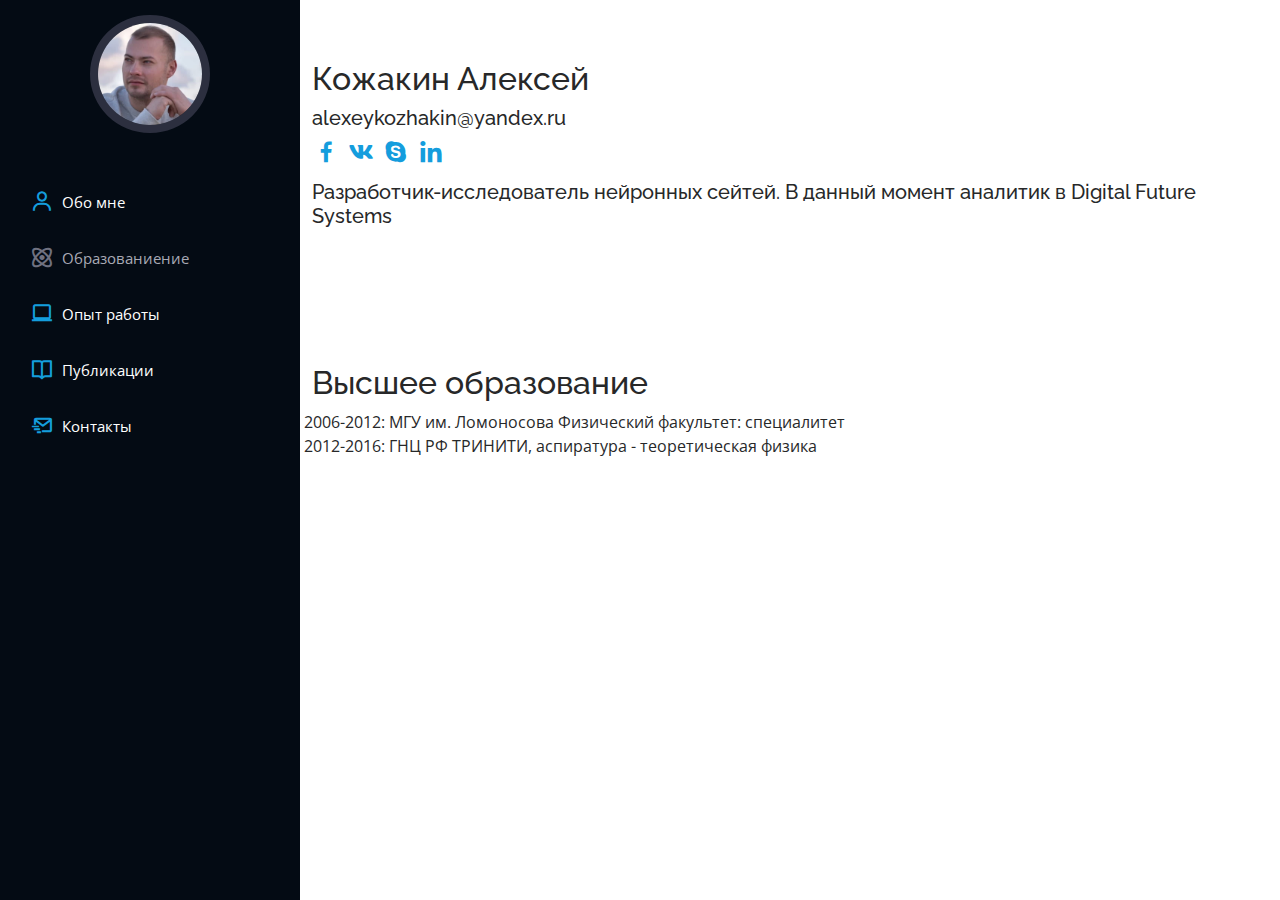
==== iPortfolio/iPortfolio/index.html @ 063d87bf "vesion 0.0 just working scetch" ====
<!DOCTYPE html>
<html lang="ru">

<head>
  <meta charset="utf-8">
  <meta content="width=device-width, initial-scale=1.0" name="viewport">

  <title>Кожакин Алексей Николаевич</title>
  <meta content="" name="description">
  <meta content="" name="keywords">

  <!-- Favicons -->
  <link href="assets/img/favicon.png" rel="icon">
  <link href="assets/img/apple-touch-icon.png" rel="apple-touch-icon">

  <!-- Google Fonts -->
  <link href="https://fonts.googleapis.com/css?family=Open+Sans:300,300i,400,400i,600,600i,700,700i|Raleway:300,300i,400,400i,500,500i,600,600i,700,700i|Poppins:300,300i,400,400i,500,500i,600,600i,700,700i" rel="stylesheet">

  <!-- Vendor CSS Files -->
  <link href="assets/vendor/aos/aos.css" rel="stylesheet">
  <link href="assets/vendor/bootstrap/css/bootstrap.min.css" rel="stylesheet">
  <link href="assets/vendor/bootstrap-icons/bootstrap-icons.css" rel="stylesheet">
  <link href="assets/vendor/boxicons/css/boxicons.min.css" rel="stylesheet">
  <link href="assets/vendor/glightbox/css/glightbox.min.css" rel="stylesheet">
  <link href="assets/vendor/swiper/swiper-bundle.min.css" rel="stylesheet">

  <!-- Template Main CSS File -->
  <link href="assets/css/style.css" rel="stylesheet">

  <!-- =======================================================
  * Template Name: iPortfolio - v3.7.0
  * Template URL: https://bootstrapmade.com/iportfolio-bootstrap-portfolio-websites-template/
  * Author: BootstrapMade.com
  * License: https://bootstrapmade.com/license/
  ======================================================== -->
</head>

<body>

  <!-- ======= Mobile nav toggle button ======= -->
  <i class="bi bi-list mobile-nav-toggle d-xl-none"></i>

  <!-- ======= Header ======= -->
  <header id="header">
    <div class="d-flex flex-column">

      <div class="profile">
        <img src="assets/img/profile-img.jpg" alt="" class="img-fluid rounded-circle">
      </div>

      <nav id="navbar" class="nav-menu navbar">
        <ul>
          <li><a href="#about" class="nav-link scrollto"><i class="bx bx-user"></i> <span>Обо мне</span></a></li>
          <li><a href="#education" class="nav-link scrollto active"><i class="bx bx-atom"></i> <span>Образованиение</span></a></li>
          <li><a href="#hero" class="nav-link scrollto active"><i class="bx bx-laptop"></i> <span>Опыт работы</span></a></li>
          <li><a href="#hero" class="nav-link scrollto active"><i class="bx bx-book-open"></i> <span>Публикации</span></a></li>
          <li><a href="#hero" class="nav-link scrollto active"><i class="bx bx-mail-send"></i> <span>Контакты</span></a></li>


        </ul>
      </nav><!-- .nav-menu -->
    </div>
  </header><!-- End Header -->


  <main id="main">
    <!-- ======= About Section ======= -->
    <section id="about" class="about">
      <div class="container">
        <div class="title">
          <h2>Кожакин Алексей</h2>
          <h5>alexeykozhakin@yandex.ru</h5>
        </div>
          <div class="social-links">
            <h3>
          <a href="#" class="facebook"><i class="bx bxl-facebook"></i></a>
          <a href="#" class="instagram"><i class="bx bxl-vk"></i></a>
          <a href="#" class="google-plus"><i class="bx bxl-skype"></i></a>
          <a href="#" class="linkedin"><i class="bx bxl-linkedin"></i></a>
              </h3>
          </div>
                    <h5>Разработчик-исследователь нейронных сейтей. В данный момент аналитик в Digital Future Systems</h5>
      </div>
      <p></p>
    </section><!-- End About Section -->

    <!-- ======= Education ======= -->
    <section id="education" class="about">
      <div class="container">
        <div class="title">
          <h2>Высшее образование</h2>
        </div>
      </div>
      <p>&nbsp;2006-2012: МГУ им. Ломоносова Физический факультет: специалитет<br />
         &nbsp;2012-2016: ГНЦ РФ ТРИНИТИ, аспиратура - теоретическая физика</p>

    </section><!-- End Education Section -->

  </main><!-- End #main -->



  <a href="#" class="back-to-top d-flex align-items-center justify-content-center"><i class="bi bi-arrow-up-short"></i></a>

  <!-- Vendor JS Files -->
  <script src="assets/vendor/purecounter/purecounter.js"></script>
  <script src="assets/vendor/aos/aos.js"></script>
  <script src="assets/vendor/bootstrap/js/bootstrap.bundle.min.js"></script>
  <script src="assets/vendor/glightbox/js/glightbox.min.js"></script>
  <script src="assets/vendor/isotope-layout/isotope.pkgd.min.js"></script>
  <script src="assets/vendor/swiper/swiper-bundle.min.js"></script>
  <script src="assets/vendor/typed.js/typed.min.js"></script>
  <script src="assets/vendor/waypoints/noframework.waypoints.js"></script>
  <script src="assets/vendor/php-email-form/validate.js"></script>

  <!-- Template Main JS File -->
  <script src="assets/js/main.js"></script>

</body>

</html>
---- iPortfolio/iPortfolio/assets/css/style.css ----
/**
* Template Name: iPortfolio - v3.7.0
* Template URL: https://bootstrapmade.com/iportfolio-bootstrap-portfolio-websites-template/
* Author: BootstrapMade.com
* License: https://bootstrapmade.com/license/
*/

/*--------------------------------------------------------------
# General
--------------------------------------------------------------*/
body {
  font-family: "Open Sans", sans-serif;
  color: #272829;
}

a {
  color: #149ddd;
  text-decoration: none;
}

a:hover {
  color: #37b3ed;
  text-decoration: none;
}

h1, h2, h3, h4, h5, h6 {
  font-family: "Raleway", sans-serif;
}

/*--------------------------------------------------------------
# Back to top button
--------------------------------------------------------------*/
.back-to-top {
  position: fixed;
  visibility: hidden;
  opacity: 0;
  right: 15px;
  bottom: 15px;
  z-index: 996;
  background: #149ddd;
  width: 40px;
  height: 40px;
  border-radius: 50px;
  transition: all 0.4s;
}
.back-to-top i {
  font-size: 28px;
  color: #fff;
  line-height: 0;
}
.back-to-top:hover {
  background: #2eafec;
  color: #fff;
}
.back-to-top.active {
  visibility: visible;
  opacity: 1;
}

/*--------------------------------------------------------------
# Header
--------------------------------------------------------------*/
#header {
  position: fixed;
  top: 0;
  left: 0;
  bottom: 0;
  width: 300px;
  transition: all ease-in-out 0.5s;
  z-index: 9997;
  transition: all 0.5s;
  padding: 0 15px;
  background: #040b14;
  overflow-y: auto;
}
#header .profile img {
  margin: 15px auto;
  display: block;
  width: 120px;
  border: 8px solid #2c2f3f;
}
#header .profile h1 {
  font-size: 24px;
  margin: 0;
  padding: 0;
  font-weight: 600;
  -moz-text-align-last: center;
  text-align-last: center;
  font-family: "Poppins", sans-serif;
}
#header .profile h1 a, #header .profile h1 a:hover {
  color: #fff;
  text-decoration: none;
}
#header .profile .social-links a {
  font-size: 18px;
  display: inline-block;
  background: #212431;
  color: #fff;
  line-height: 1;
  padding: 8px 0;
  margin-right: 4px;
  border-radius: 50%;
  text-align: center;
  width: 36px;
  height: 36px;
  transition: 0.3s;
}
#header .profile .social-links a:hover {
  background: #149ddd;
  color: #fff;
  text-decoration: none;
}

#main {
  margin-left: 300px;
}

@media (max-width: 1199px) {
  #header {
    left: -300px;
  }

  #main {
    margin-left: 0;
  }
}
/*--------------------------------------------------------------
# Navigation Menu
--------------------------------------------------------------*/
/* Desktop Navigation */
.nav-menu {
  padding: 30px 0 0 0;
}
.nav-menu * {
  margin: 0;
  padding: 0;
  list-style: none;
}
.nav-menu > ul > li {
  position: relative;
  white-space: nowrap;
}
.nav-menu a, .nav-menu a:focus {
  display: flex;
  align-items: center;
  color: #a8a9b4;
  padding: 12px 15px;
  margin-bottom: 8px;
  transition: 0.3s;
  font-size: 15px;
}
.nav-menu a i, .nav-menu a:focus i {
  font-size: 24px;
  padding-right: 8px;
  color: #6f7180;
}
.nav-menu a:hover, .nav-menu .active, .nav-menu .active:focus, .nav-menu li:hover > a {
  text-decoration: none;
  color: #fff;
}
.nav-menu a:hover i, .nav-menu .active i, .nav-menu .active:focus i, .nav-menu li:hover > a i {
  color: #149ddd;
}

/* Mobile Navigation */
.mobile-nav-toggle {
  position: fixed;
  right: 15px;
  top: 15px;
  z-index: 9998;
  border: 0;
  font-size: 24px;
  transition: all 0.4s;
  outline: none !important;
  background-color: #149ddd;
  color: #fff;
  width: 40px;
  height: 40px;
  display: inline-flex;
  align-items: center;
  justify-content: center;
  line-height: 0;
  border-radius: 50px;
  cursor: pointer;
}

.mobile-nav-active {
  overflow: hidden;
}
.mobile-nav-active #header {
  left: 0;
}

/*--------------------------------------------------------------
# Hero Section
--------------------------------------------------------------*/
#hero {
  width: 100%;
  height: 100vh;
  background: url("../img/hero-bg.jpg") top center;
  background-size: cover;
}
#hero:before {
  content: "";
  background: rgba(5, 13, 24, 0.3);
  position: absolute;
  bottom: 0;
  top: 0;
  left: 0;
  right: 0;
  z-index: 1;
}
#hero .hero-container {
  position: relative;
  z-index: 2;
  min-width: 300px;
}
#hero h1 {
  margin: 0 0 10px 0;
  font-size: 64px;
  font-weight: 700;
  line-height: 56px;
  color: #fff;
}
#hero p {
  color: #fff;
  margin-bottom: 50px;
  font-size: 26px;
  font-family: "Poppins", sans-serif;
}
#hero p span {
  color: #fff;
  padding-bottom: 4px;
  letter-spacing: 1px;
  border-bottom: 3px solid #149ddd;
}
@media (min-width: 1024px) {
  #hero {
    background-attachment: fixed;
  }
}
@media (max-width: 768px) {
  #hero h1 {
    font-size: 28px;
    line-height: 36px;
  }
  #hero h2 {
    font-size: 18px;
    line-height: 24px;
    margin-bottom: 30px;
  }
}

/*--------------------------------------------------------------
# Sections General
--------------------------------------------------------------*/
section {
  padding: 60px 0;
  overflow: hidden;
}

.section-bg {
  background: #f5f8fd;
}

.section-title {
  padding-bottom: 30px;
}
.section-title h2 {
  font-size: 32px;
  font-weight: bold;
  margin-bottom: 20px;
  padding-bottom: 20px;
  position: relative;
  color: #173b6c;
}
.section-title h2::after {
  content: "";
  position: absolute;
  display: block;
  width: 50px;
  height: 3px;
  background: #149ddd;
  bottom: 0;
  left: 0;
}
.section-title p {
  margin-bottom: 0;
}

/*--------------------------------------------------------------
# About
--------------------------------------------------------------*/
.about .content h3 {
  font-weight: 700;
  font-size: 26px;
  color: #173b6c;
}
.about .content ul {
  list-style: none;
  padding: 0;
}
.about .content ul li {
  margin-bottom: 20px;
  display: flex;
  align-items: center;
}
.about .content ul strong {
  margin-right: 10px;
}
.about .content ul i {
  font-size: 16px;
  margin-right: 5px;
  color: #149ddd;
  line-height: 0;
}
.about .content p:last-child {
  margin-bottom: 0;
}

/*--------------------------------------------------------------
# Facts
--------------------------------------------------------------*/
.facts {
  padding-bottom: 30px;
}
.facts .count-box {
  padding: 30px;
  width: 100%;
}
.facts .count-box i {
  display: block;
  font-size: 44px;
  color: #149ddd;
  float: left;
  line-height: 0;
}
.facts .count-box span {
  font-size: 48px;
  line-height: 40px;
  display: block;
  font-weight: 700;
  color: #050d18;
  margin-left: 60px;
}
.facts .count-box p {
  padding: 15px 0 0 0;
  margin: 0 0 0 60px;
  font-family: "Raleway", sans-serif;
  font-size: 14px;
  color: #122f57;
}
.facts .count-box a {
  font-weight: 600;
  display: block;
  margin-top: 20px;
  color: #122f57;
  font-size: 15px;
  font-family: "Poppins", sans-serif;
  transition: ease-in-out 0.3s;
}
.facts .count-box a:hover {
  color: #1f5297;
}

/*--------------------------------------------------------------
# Akills
--------------------------------------------------------------*/
.skills .progress {
  height: 60px;
  display: block;
  background: none;
  border-radius: 0;
}
.skills .progress .skill {
  padding: 0;
  margin: 0 0 6px 0;
  text-transform: uppercase;
  display: block;
  font-weight: 600;
  font-family: "Poppins", sans-serif;
  color: #050d18;
}
.skills .progress .skill .val {
  float: right;
  font-style: normal;
}
.skills .progress-bar-wrap {
  background: #dce8f8;
  height: 10px;
}
.skills .progress-bar {
  width: 1px;
  height: 10px;
  transition: 0.9s;
  background-color: #149ddd;
}

/*--------------------------------------------------------------
# Resume
--------------------------------------------------------------*/
.resume .resume-title {
  font-size: 26px;
  font-weight: 700;
  margin-top: 20px;
  margin-bottom: 20px;
  color: #050d18;
}
.resume .resume-item {
  padding: 0 0 20px 20px;
  margin-top: -2px;
  border-left: 2px solid #1f5297;
  position: relative;
}
.resume .resume-item h4 {
  line-height: 18px;
  font-size: 18px;
  font-weight: 600;
  text-transform: uppercase;
  font-family: "Poppins", sans-serif;
  color: #050d18;
  margin-bottom: 10px;
}
.resume .resume-item h5 {
  font-size: 16px;
  background: #e4edf9;
  padding: 5px 15px;
  display: inline-block;
  font-weight: 600;
  margin-bottom: 10px;
}
.resume .resume-item ul {
  padding-left: 20px;
}
.resume .resume-item ul li {
  padding-bottom: 10px;
}
.resume .resume-item:last-child {
  padding-bottom: 0;
}
.resume .resume-item::before {
  content: "";
  position: absolute;
  width: 16px;
  height: 16px;
  border-radius: 50px;
  left: -9px;
  top: 0;
  background: #fff;
  border: 2px solid #1f5297;
}

/*--------------------------------------------------------------
# Portfolio
--------------------------------------------------------------*/
.portfolio .portfolio-item {
  margin-bottom: 30px;
}
.portfolio #portfolio-flters {
  padding: 0;
  margin: 0 auto 35px auto;
  list-style: none;
  text-align: center;
  background: #fff;
  border-radius: 50px;
  padding: 2px 15px;
}
.portfolio #portfolio-flters li {
  cursor: pointer;
  display: inline-block;
  padding: 10px 15px 8px 15px;
  font-size: 14px;
  font-weight: 600;
  line-height: 1;
  text-transform: uppercase;
  color: #272829;
  margin-bottom: 5px;
  transition: all 0.3s ease-in-out;
}
.portfolio #portfolio-flters li:hover, .portfolio #portfolio-flters li.filter-active {
  color: #149ddd;
}
.portfolio #portfolio-flters li:last-child {
  margin-right: 0;
}
.portfolio .portfolio-wrap {
  transition: 0.3s;
  position: relative;
  overflow: hidden;
  z-index: 1;
}
.portfolio .portfolio-wrap::before {
  content: "";
  background: rgba(255, 255, 255, 0.5);
  position: absolute;
  left: 0;
  right: 0;
  top: 0;
  bottom: 0;
  transition: all ease-in-out 0.3s;
  z-index: 2;
  opacity: 0;
}
.portfolio .portfolio-wrap .portfolio-links {
  opacity: 1;
  left: 0;
  right: 0;
  bottom: -60px;
  z-index: 3;
  position: absolute;
  transition: all ease-in-out 0.3s;
  display: flex;
  justify-content: center;
}
.portfolio .portfolio-wrap .portfolio-links a {
  color: #fff;
  font-size: 28px;
  text-align: center;
  background: rgba(20, 157, 221, 0.75);
  transition: 0.3s;
  width: 50%;
}
.portfolio .portfolio-wrap .portfolio-links a:hover {
  background: rgba(20, 157, 221, 0.95);
}
.portfolio .portfolio-wrap .portfolio-links a + a {
  border-left: 1px solid #37b3ed;
}
.portfolio .portfolio-wrap:hover::before {
  top: 0;
  left: 0;
  right: 0;
  bottom: 0;
  opacity: 1;
}
.portfolio .portfolio-wrap:hover .portfolio-links {
  opacity: 1;
  bottom: 0;
}

/*--------------------------------------------------------------
# Portfolio Details
--------------------------------------------------------------*/
.portfolio-details {
  padding-top: 40px;
}
.portfolio-details .portfolio-details-slider img {
  width: 100%;
}
.portfolio-details .portfolio-details-slider .swiper-pagination {
  margin-top: 20px;
  position: relative;
}
.portfolio-details .portfolio-details-slider .swiper-pagination .swiper-pagination-bullet {
  width: 12px;
  height: 12px;
  background-color: #fff;
  opacity: 1;
  border: 1px solid #149ddd;
}
.portfolio-details .portfolio-details-slider .swiper-pagination .swiper-pagination-bullet-active {
  background-color: #149ddd;
}
.portfolio-details .portfolio-info {
  padding: 30px;
  box-shadow: 0px 0 30px rgba(5, 13, 24, 0.08);
}
.portfolio-details .portfolio-info h3 {
  font-size: 22px;
  font-weight: 700;
  margin-bottom: 20px;
  padding-bottom: 20px;
  border-bottom: 1px solid #eee;
}
.portfolio-details .portfolio-info ul {
  list-style: none;
  padding: 0;
  font-size: 15px;
}
.portfolio-details .portfolio-info ul li + li {
  margin-top: 10px;
}
.portfolio-details .portfolio-description {
  padding-top: 30px;
}
.portfolio-details .portfolio-description h2 {
  font-size: 26px;
  font-weight: 700;
  margin-bottom: 20px;
}
.portfolio-details .portfolio-description p {
  padding: 0;
}

/*--------------------------------------------------------------
# Services
--------------------------------------------------------------*/
.services .icon-box {
  margin-bottom: 20px;
}
.services .icon {
  float: left;
  display: flex;
  align-items: center;
  justify-content: center;
  width: 54px;
  height: 54px;
  background: #149ddd;
  border-radius: 50%;
  transition: 0.5s;
  border: 1px solid #149ddd;
}
.services .icon i {
  color: #fff;
  font-size: 24px;
  line-height: 0;
}
.services .icon-box:hover .icon {
  background: #fff;
}
.services .icon-box:hover .icon i {
  color: #149ddd;
}
.services .title {
  margin-left: 80px;
  font-weight: 700;
  margin-bottom: 15px;
  font-size: 18px;
}
.services .title a {
  color: #343a40;
}
.services .title a:hover {
  color: #149ddd;
}
.services .description {
  margin-left: 80px;
  line-height: 24px;
  font-size: 14px;
}

/*--------------------------------------------------------------
# Testimonials
--------------------------------------------------------------*/
.testimonials .testimonials-carousel, .testimonials .testimonials-slider {
  overflow: hidden;
}
.testimonials .testimonial-item {
  box-sizing: content-box;
  text-align: center;
  min-height: 320px;
}
.testimonials .testimonial-item .testimonial-img {
  width: 90px;
  border-radius: 50%;
  margin: 0 auto;
}
.testimonials .testimonial-item h3 {
  font-size: 18px;
  font-weight: bold;
  margin: 10px 0 5px 0;
  color: #111;
}
.testimonials .testimonial-item h4 {
  font-size: 14px;
  color: #999;
  margin: 0;
}
.testimonials .testimonial-item .quote-icon-left, .testimonials .testimonial-item .quote-icon-right {
  color: #c3e8fa;
  font-size: 26px;
}
.testimonials .testimonial-item .quote-icon-left {
  display: inline-block;
  left: -5px;
  position: relative;
}
.testimonials .testimonial-item .quote-icon-right {
  display: inline-block;
  right: -5px;
  position: relative;
  top: 10px;
}
.testimonials .testimonial-item p {
  font-style: italic;
  margin: 0 15px 15px 15px;
  padding: 20px;
  background: #fff;
  position: relative;
  margin-bottom: 35px;
  border-radius: 6px;
  box-shadow: 0px 2px 15px rgba(0, 0, 0, 0.1);
}
.testimonials .testimonial-item p::after {
  content: "";
  width: 0;
  height: 0;
  border-top: 20px solid #fff;
  border-right: 20px solid transparent;
  border-left: 20px solid transparent;
  position: absolute;
  bottom: -20px;
  left: calc(50% - 20px);
}
.testimonials .swiper-pagination {
  margin-top: 20px;
  position: relative;
}
.testimonials .swiper-pagination .swiper-pagination-bullet {
  width: 12px;
  height: 12px;
  background-color: #fff;
  opacity: 1;
  border: 1px solid #149ddd;
}
.testimonials .swiper-pagination .swiper-pagination-bullet-active {
  background-color: #149ddd;
}

/*--------------------------------------------------------------
# Contact
--------------------------------------------------------------*/
.contact {
  padding-bottom: 130px;
}
.contact .info {
  padding: 30px;
  background: #fff;
  width: 100%;
  box-shadow: 0 0 24px 0 rgba(0, 0, 0, 0.12);
}
.contact .info i {
  font-size: 20px;
  color: #149ddd;
  float: left;
  width: 44px;
  height: 44px;
  background: #dff3fc;
  display: flex;
  justify-content: center;
  align-items: center;
  border-radius: 50px;
  transition: all 0.3s ease-in-out;
}
.contact .info h4 {
  padding: 0 0 0 60px;
  font-size: 22px;
  font-weight: 600;
  margin-bottom: 5px;
  color: #050d18;
}
.contact .info p {
  padding: 0 0 10px 60px;
  margin-bottom: 20px;
  font-size: 14px;
  color: #173b6c;
}
.contact .info .email p {
  padding-top: 5px;
}
.contact .info .social-links {
  padding-left: 60px;
}
.contact .info .social-links a {
  font-size: 18px;
  display: inline-block;
  background: #333;
  color: #fff;
  line-height: 1;
  padding: 8px 0;
  border-radius: 50%;
  text-align: center;
  width: 36px;
  height: 36px;
  transition: 0.3s;
  margin-right: 10px;
}
.contact .info .social-links a:hover {
  background: #149ddd;
  color: #fff;
}
.contact .info .email:hover i, .contact .info .address:hover i, .contact .info .phone:hover i {
  background: #149ddd;
  color: #fff;
}
.contact .php-email-form {
  width: 100%;
  padding: 30px;
  background: #fff;
  box-shadow: 0 0 24px 0 rgba(0, 0, 0, 0.12);
}
.contact .php-email-form .form-group {
  padding-bottom: 8px;
}
.contact .php-email-form .validate {
  display: none;
  color: red;
  margin: 0 0 15px 0;
  font-weight: 400;
  font-size: 13px;
}
.contact .php-email-form .error-message {
  display: none;
  color: #fff;
  background: #ed3c0d;
  text-align: left;
  padding: 15px;
  font-weight: 600;
}
.contact .php-email-form .error-message br + br {
  margin-top: 25px;
}
.contact .php-email-form .sent-message {
  display: none;
  color: #fff;
  background: #18d26e;
  text-align: center;
  padding: 15px;
  font-weight: 600;
}
.contact .php-email-form .loading {
  display: none;
  background: #fff;
  text-align: center;
  padding: 15px;
}
.contact .php-email-form .loading:before {
  content: "";
  display: inline-block;
  border-radius: 50%;
  width: 24px;
  height: 24px;
  margin: 0 10px -6px 0;
  border: 3px solid #18d26e;
  border-top-color: #eee;
  -webkit-animation: animate-loading 1s linear infinite;
  animation: animate-loading 1s linear infinite;
}
.contact .php-email-form .form-group {
  margin-bottom: 15px;
}
.contact .php-email-form label {
  padding-bottom: 8px;
}
.contact .php-email-form input, .contact .php-email-form textarea {
  border-radius: 0;
  box-shadow: none;
  font-size: 14px;
}
.contact .php-email-form input {
  height: 44px;
}
.contact .php-email-form textarea {
  padding: 10px 15px;
}
.contact .php-email-form button[type=submit] {
  background: #149ddd;
  border: 0;
  padding: 10px 24px;
  color: #fff;
  transition: 0.4s;
  border-radius: 4px;
}
.contact .php-email-form button[type=submit]:hover {
  background: #37b3ed;
}
@-webkit-keyframes animate-loading {
  0% {
    transform: rotate(0deg);
  }
  100% {
    transform: rotate(360deg);
  }
}
@keyframes animate-loading {
  0% {
    transform: rotate(0deg);
  }
  100% {
    transform: rotate(360deg);
  }
}

/*--------------------------------------------------------------
# Breadcrumbs
--------------------------------------------------------------*/
.breadcrumbs {
  padding: 20px 0;
  background: #f9f9f9;
}
.breadcrumbs h2 {
  font-size: 26px;
  font-weight: 300;
}
.breadcrumbs ol {
  display: flex;
  flex-wrap: wrap;
  list-style: none;
  padding: 0;
  margin: 0;
  font-size: 15px;
}
.breadcrumbs ol li + li {
  padding-left: 10px;
}
.breadcrumbs ol li + li::before {
  display: inline-block;
  padding-right: 10px;
  color: #0e2442;
  content: "/";
}
@media (max-width: 768px) {
  .breadcrumbs .d-flex {
    display: block !important;
  }
  .breadcrumbs ol {
    display: block;
  }
  .breadcrumbs ol li {
    display: inline-block;
  }
}

/*--------------------------------------------------------------
# Footer
--------------------------------------------------------------*/
#footer {
  padding: 15px;
  color: #f4f6fd;
  font-size: 14px;
  position: fixed;
  left: 0;
  bottom: 0;
  width: 300px;
  z-index: 9999;
  background: #040b14;
}
#footer .copyright {
  text-align: center;
}
#footer .credits {
  padding-top: 5px;
  text-align: center;
  font-size: 13px;
  color: #eaebf0;
}
@media (max-width: 1199px) {
  #footer {
    position: static;
    width: auto;
    padding-right: 20px 15px;
  }
}
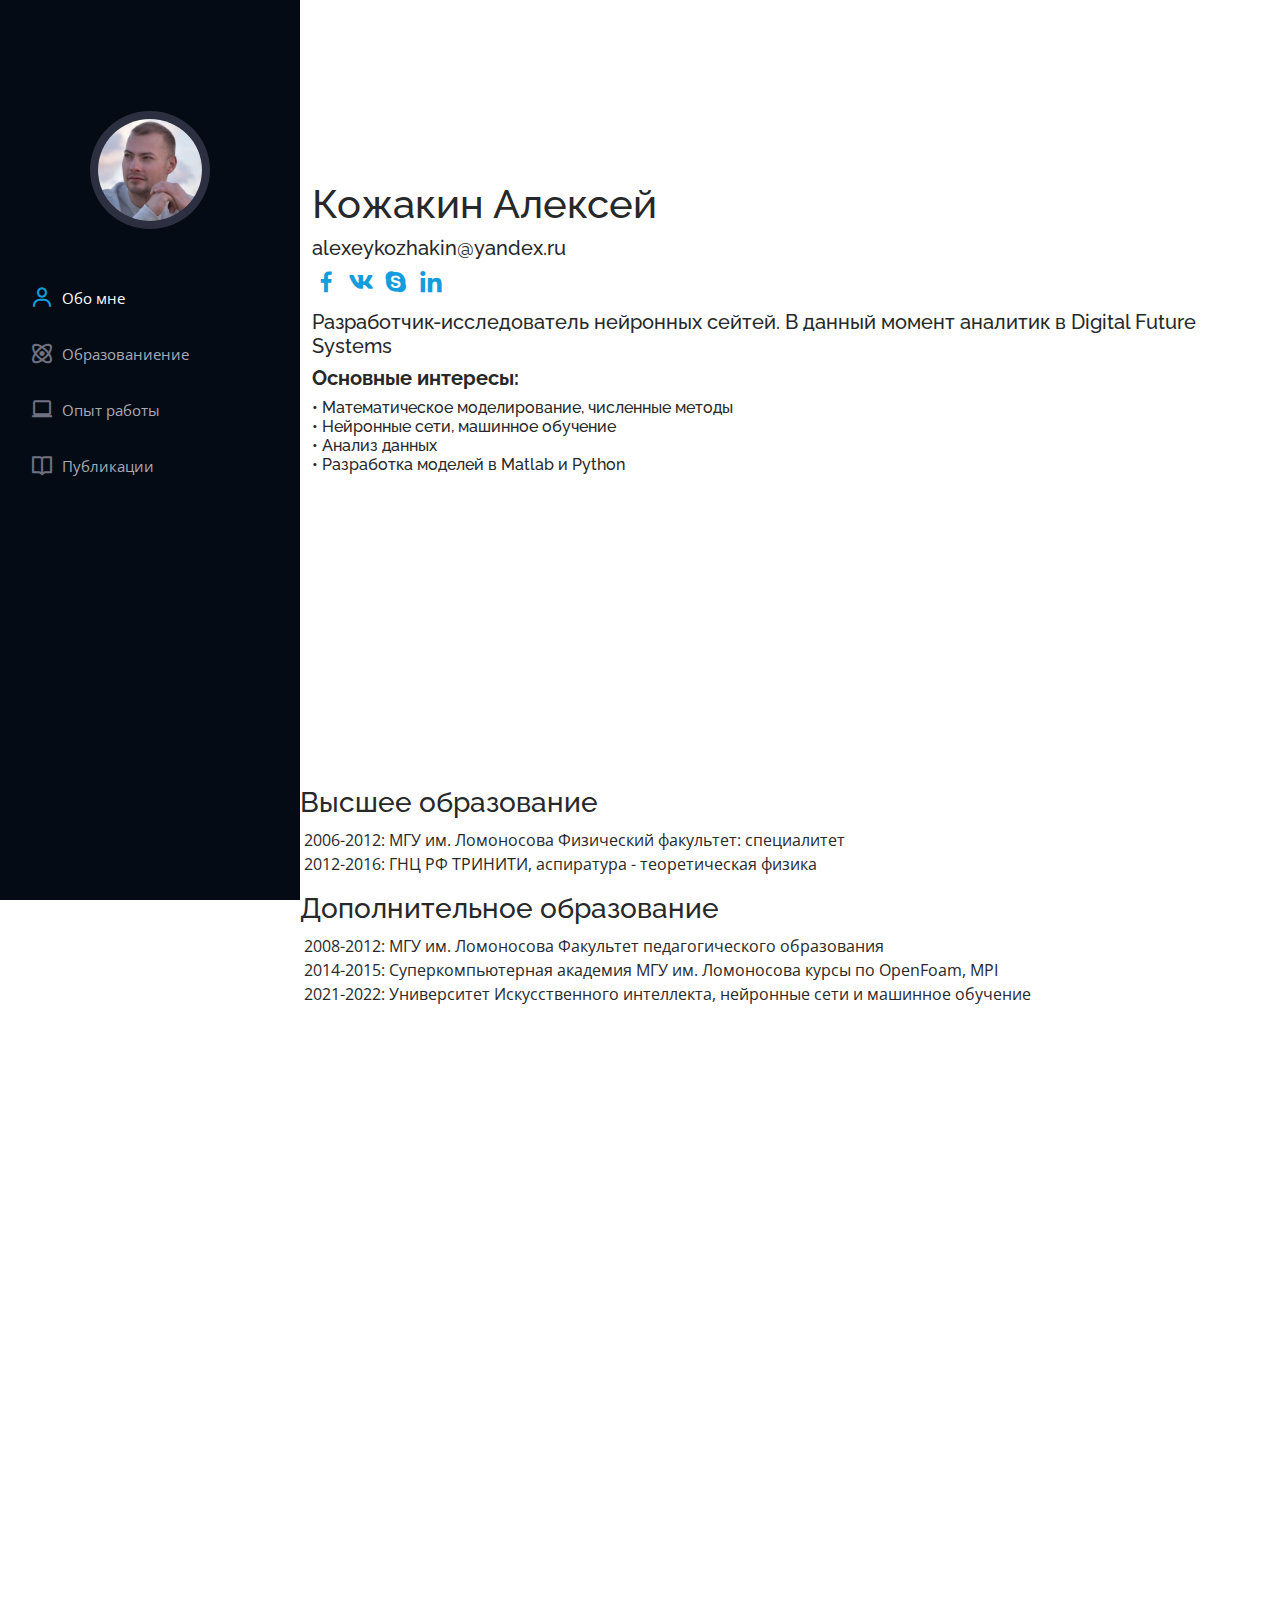
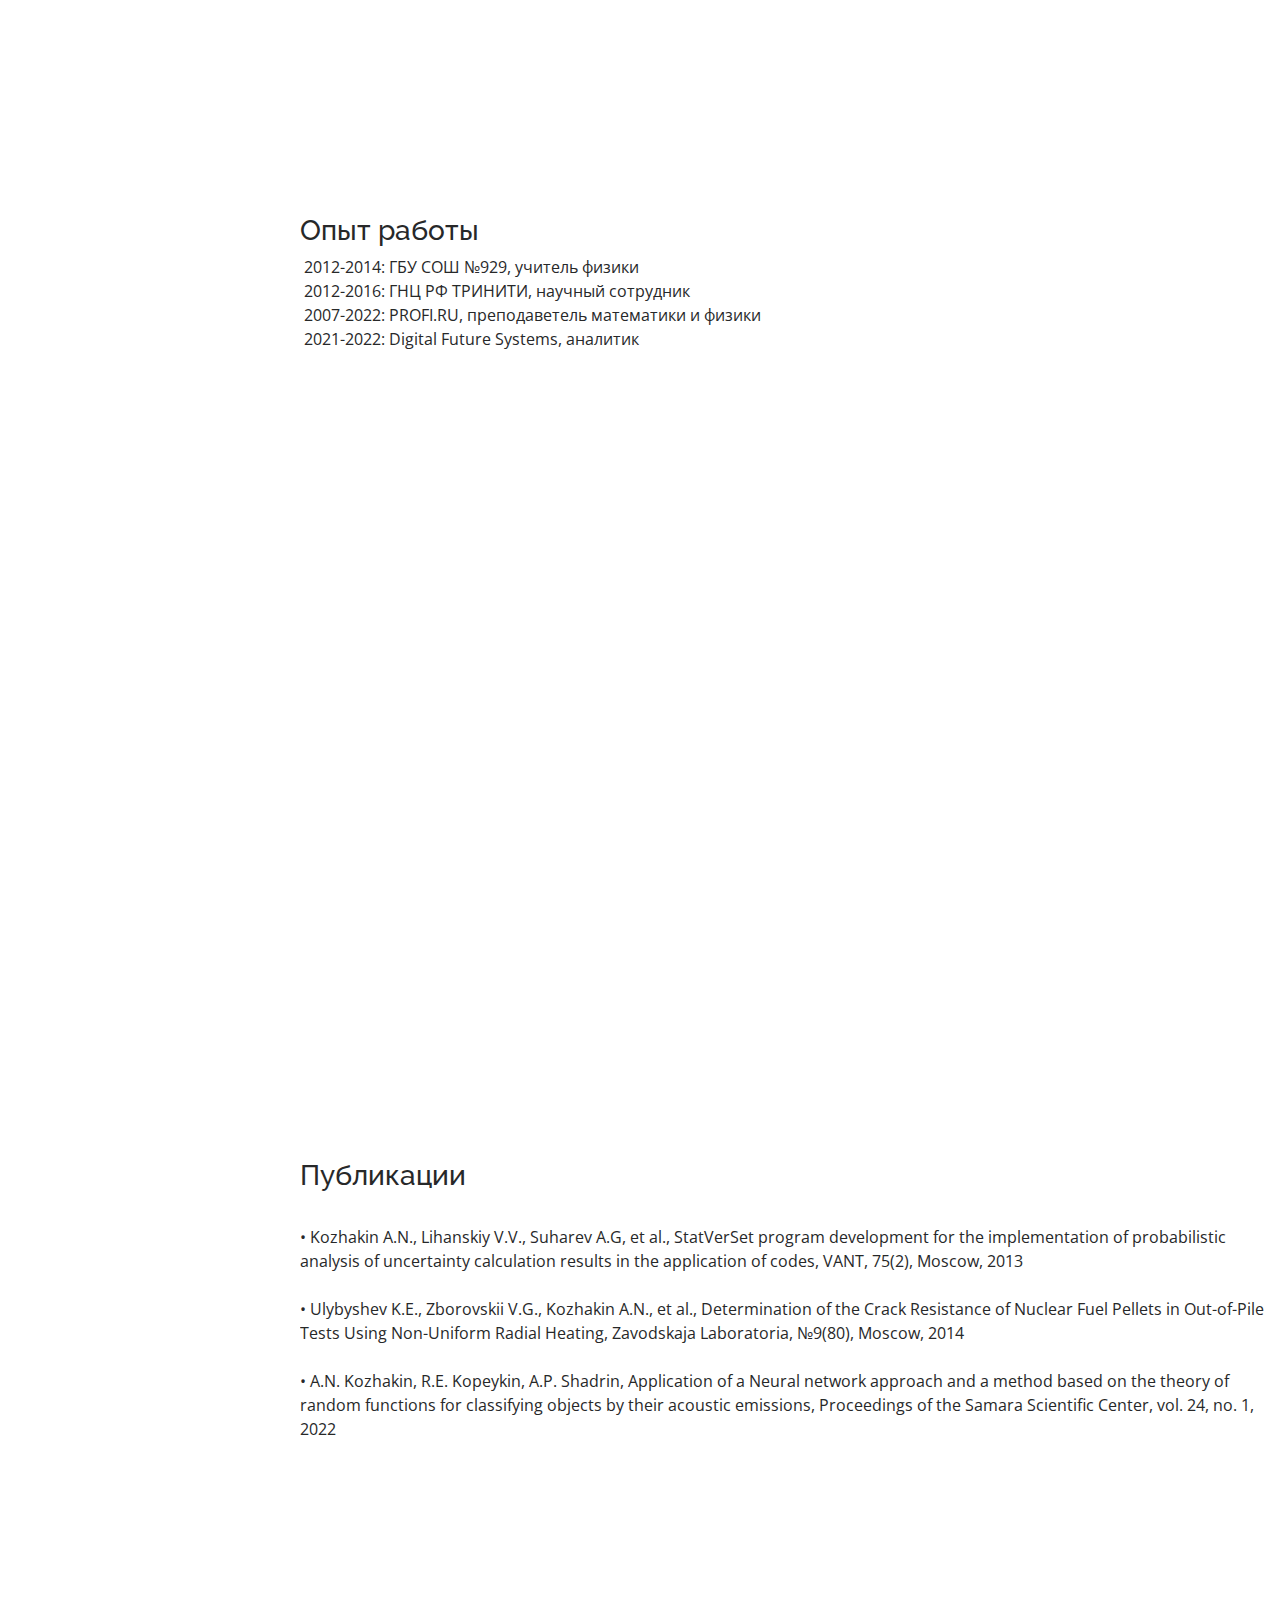
==== commit bfaca722: "version 1.0 - possible to post" ====
--- a/iPortfolio/iPortfolio/index.html
+++ b/iPortfolio/iPortfolio/index.html
@@ -43,7 +43,7 @@
   <!-- ======= Header ======= -->
   <header id="header">
     <div class="d-flex flex-column">
-
+      <br /><br /><br /><br />
       <div class="profile">
         <img src="assets/img/profile-img.jpg" alt="" class="img-fluid rounded-circle">
       </div>
@@ -52,10 +52,9 @@
         <ul>
           <li><a href="#about" class="nav-link scrollto"><i class="bx bx-user"></i> <span>Обо мне</span></a></li>
           <li><a href="#education" class="nav-link scrollto active"><i class="bx bx-atom"></i> <span>Образованиение</span></a></li>
-          <li><a href="#hero" class="nav-link scrollto active"><i class="bx bx-laptop"></i> <span>Опыт работы</span></a></li>
-          <li><a href="#hero" class="nav-link scrollto active"><i class="bx bx-book-open"></i> <span>Публикации</span></a></li>
-          <li><a href="#hero" class="nav-link scrollto active"><i class="bx bx-mail-send"></i> <span>Контакты</span></a></li>
-
+          <li><a href="#exp" class="nav-link scrollto active"><i class="bx bx-laptop"></i> <span>Опыт работы</span></a></li>
+          <li><a href="#papers" class="nav-link scrollto active"><i class="bx bx-book-open"></i> <span>Публикации</span></a></li>
+          
 
         </ul>
       </nav><!-- .nav-menu -->
@@ -68,7 +67,8 @@
     <section id="about" class="about">
       <div class="container">
         <div class="title">
-          <h2>Кожакин Алексей</h2>
+          <br /><br /><br /><br /><br />
+          <h1>Кожакин Алексей</h1>
           <h5>alexeykozhakin@yandex.ru</h5>
         </div>
           <div class="social-links">
@@ -79,22 +79,59 @@
           <a href="#" class="linkedin"><i class="bx bxl-linkedin"></i></a>
               </h3>
           </div>
-                    <h5>Разработчик-исследователь нейронных сейтей. В данный момент аналитик в Digital Future Systems</h5>
+        <h5>Разработчик-исследователь нейронных сейтей. В данный момент аналитик в Digital Future Systems</h5>
+        <h5><b>Основные интересы:</b></h5>
+        <h6>&#8226; Математическое моделирование, численные методы<br />
+            &#8226; Нейронные сети, машинное обучение<br />
+            &#8226; Анализ данных<br />
+            &#8226; Разработка моделей в Matlab и Python</h6>
       </div>
+      <br /><br /><br /><br /><br /><br /><br />
       <p></p>
     </section><!-- End About Section -->
 
     <!-- ======= Education ======= -->
     <section id="education" class="about">
-      <div class="container">
-        <div class="title">
-          <h2>Высшее образование</h2>
-        </div>
-      </div>
+      <h3>Высшее образование</h3
       <p>&nbsp;2006-2012: МГУ им. Ломоносова Физический факультет: специалитет<br />
          &nbsp;2012-2016: ГНЦ РФ ТРИНИТИ, аспиратура - теоретическая физика</p>
+      <h3>Дополнительное образование</h3>
+      <p>&nbsp;2008-2012: МГУ им. Ломоносова Факультет педагогического образования<br />
+         &nbsp;2014-2015: Суперкомпьютерная академия МГУ им. Ломоносова курсы по OpenFoam, MPI<br />
+         &nbsp;2021-2022: Университет Искусственного интеллекта, нейронные сети и машинное обучение<br />
+         </p>
+      <!--      <h7><b>дипломы<b></h7>-->
+      <br /><br /><br /><br /><br /><br /><br /><br /><br /><br /><br /><br /><br /><br />
+      <br /><br /><br /><br /><br /><br /><br /><br /><br /><br /><br /><br /><br /><br />
 
     </section><!-- End Education Section -->
+
+    <!-- ======= Exp ======= -->
+    <section id="exp" class="about">
+      <h3>Опыт работы</h3>
+      <p>&nbsp;2012-2014: ГБУ СОШ №929, учитель физики<br />
+         &nbsp;2012-2016: ГНЦ РФ ТРИНИТИ, научный сотрудник<br />
+         &nbsp;2007-2022: PROFI.RU, преподаветель математики и физики<br />
+         &nbsp;2021-2022: Digital Future Systems, аналитик<br />
+         </p>
+      <!--      <h7><b>дипломы<b></h7>-->
+      <br /><br /><br /><br /><br /><br /><br /><br /><br /><br /><br /><br /><br /><br />
+      <br /><br /><br /><br /><br /><br /><br /><br /><br /><br /><br /><br /><br /><br />
+
+    </section><!-- End papers Section -->
+    <!-- ======= papers ======= -->
+    <section id="papers" class="about">
+      <h3>Публикации</h3>
+      <br />
+      <p>&#8226; Kozhakin A.N., Lihanskiy V.V., Suharev A.G, et al., StatVerSet program development for the implementation of probabilistic analysis of uncertainty calculation results in the application of codes, VANT, 75(2), Moscow, 2013<br />
+         <br />&#8226; Ulybyshev K.E., Zborovskii V.G., Kozhakin A.N., et al., Determination of the Crack Resistance of Nuclear Fuel Pellets in Out-of-Pile Tests Using Non-Uniform Radial Heating, Zavodskaja Laboratoria, №9(80), Moscow, 2014<br />
+         <br />&#8226; A.N. Kozhakin, R.E. Kopeykin, A.P. Shadrin, Application of a Neural network approach and a method based on the theory of random functions for classifying objects by their acoustic emissions, Proceedings of the Samara Scientific Center, vol. 24, no. 1, 2022<br />
+      </p>
+      <!--      <h7><b>дипломы<b></h7>-->
+      <br /><br /><br /><br /><br /><br /><br /><br /><br /><br /><br /><br /><br /><br />
+      <br /><br /><br /><br /><br /><br /><br /><br /><br /><br /><br /><br /><br /><br />
+
+    </section><!-- End papers Section -->
 
   </main><!-- End #main -->
 
